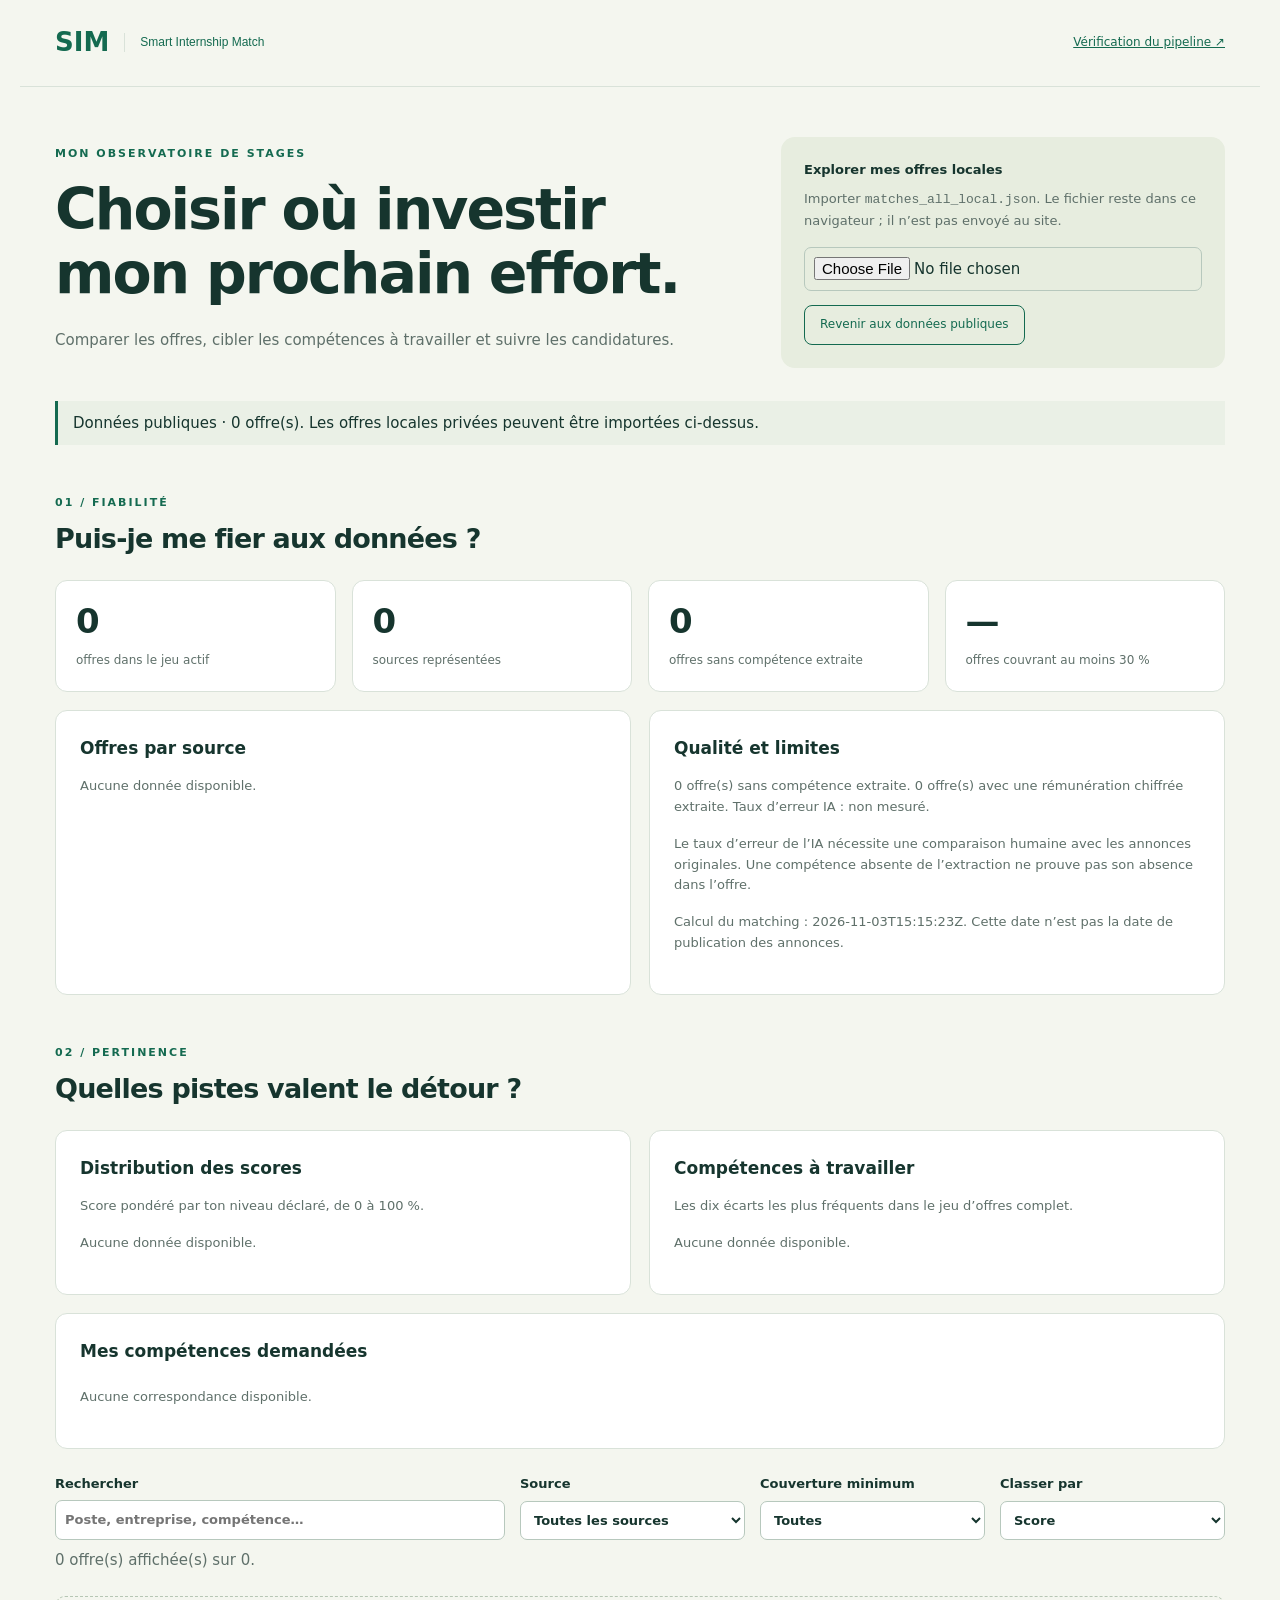
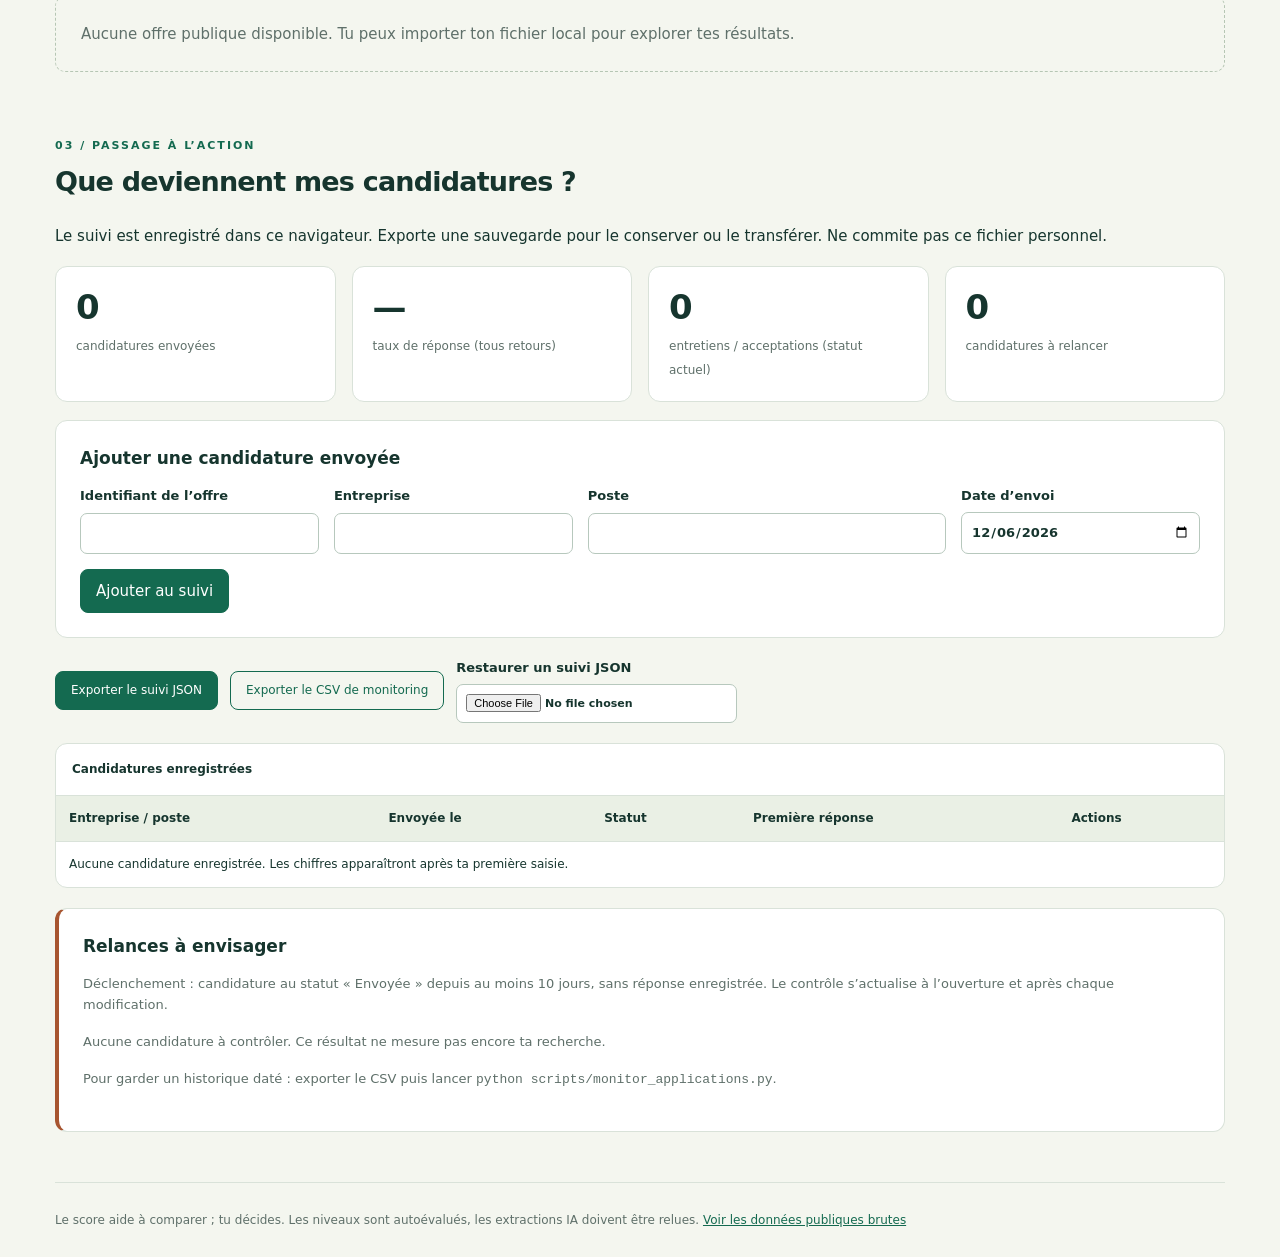
==== docs/dashboard.html @ edc789b4 "dashboard" ====
<!doctype html>
<html lang="fr">
<head>
  <meta charset="utf-8">
  <meta name="viewport" content="width=device-width,initial-scale=1">
  <title>Ma recherche · Smart Internship Match</title>
  <link rel="stylesheet" href="dashboard.css">
  <script src="dashboard.js" defer></script>
</head>
<body>
  <header class="topbar"><a href="dashboard.html" class="brand">SIM<span>Smart Internship Match</span></a><a href="index.html">Vérification du pipeline ↗</a></header>
  <main>
    <section class="intro"><div><p class="eyebrow">MON OBSERVATOIRE DE STAGES</p><h1>Choisir où investir<br>mon prochain effort.</h1><p class="muted">Comparer les offres, cibler les compétences à travailler et suivre les candidatures.</p></div><div class="import-panel"><label for="offers-file">Explorer mes offres locales</label><p>Importer <code>matches_all_local.json</code>. Le fichier reste dans ce navigateur ; il n’est pas envoyé au site.</p><input type="file" id="offers-file" accept=".json"><button id="public-data" class="secondary">Revenir aux données publiques</button></div></section>
    <p id="message" role="status" aria-live="polite">Chargement des données publiques…</p>
    <section aria-labelledby="pipeline-title"><div class="section-title"><span>01 / FIABILITÉ</span><h2 id="pipeline-title">Puis-je me fier aux données ?</h2></div><div id="pipeline-kpis" class="kpis"></div><div class="two-col"><article class="panel"><h3>Offres par source</h3><div id="sources"></div></article><article class="panel"><h3>Qualité et limites</h3><p id="quality"></p><p>Le taux d’erreur de l’IA nécessite une comparaison humaine avec les annonces originales. Une compétence absente de l’extraction ne prouve pas son absence dans l’offre.</p><p id="freshness" class="muted"></p></article></div></section>
    <section aria-labelledby="search-title"><div class="section-title"><span>02 / PERTINENCE</span><h2 id="search-title">Quelles pistes valent le détour ?</h2></div><div class="two-col"><article class="panel"><h3>Distribution des scores</h3><p class="muted">Score pondéré par ton niveau déclaré, de 0 à 100 %.</p><div id="distribution"></div></article><article class="panel"><h3>Compétences à travailler</h3><p class="muted">Les dix écarts les plus fréquents dans le jeu d’offres complet.</p><div id="gaps"></div></article></div><article class="panel strengths"><h3>Mes compétences demandées</h3><div id="strengths" class="chips"></div></article>
      <div class="filters"><label>Rechercher<input id="search" type="search" placeholder="Poste, entreprise, compétence…"></label><label>Source<select id="source"><option value="">Toutes les sources</option></select></label><label>Couverture minimum<select id="coverage"><option value="0">Toutes</option><option value="0.3">30 %</option><option value="0.5">50 %</option><option value="0.8">80 %</option></select></label><label>Classer par<select id="sort"><option value="score">Score</option><option value="coverage">Couverture</option></select></label></div><p id="result-count" class="muted"></p><div id="offers" class="offers"></div>
    </section>
    <section aria-labelledby="outcome-title"><div class="section-title"><span>03 / PASSAGE À L’ACTION</span><h2 id="outcome-title">Que deviennent mes candidatures ?</h2></div><p>Le suivi est enregistré dans ce navigateur. Exporte une sauvegarde pour le conserver ou le transférer. Ne commite pas ce fichier personnel.</p><div id="outcome-kpis" class="kpis"></div><article class="panel"><h3>Ajouter une candidature envoyée</h3><form id="application-form" class="application-form"><label>Identifiant de l’offre<input name="offer_id" required maxlength="200"></label><label>Entreprise<input name="company" required maxlength="200"></label><label>Poste<input name="title" required maxlength="300"></label><label>Date d’envoi<input name="sent_at" type="date" required></label><button type="submit">Ajouter au suivi</button></form></article><div class="toolbar"><button id="export-tracker">Exporter le suivi JSON</button><button id="export-csv" class="secondary">Exporter le CSV de monitoring</button><label class="file-label">Restaurer un suivi JSON <input id="tracker-file" type="file" accept=".json"></label></div><p id="tracker-message" role="status" aria-live="polite"></p><div class="table-wrap"><table><caption>Candidatures enregistrées</caption><thead><tr><th>Entreprise / poste</th><th>Envoyée le</th><th>Statut</th><th>Première réponse</th><th>Actions</th></tr></thead><tbody id="applications"></tbody></table></div><article class="panel monitor"><h3>Relances à envisager</h3><p>Déclenchement : candidature au statut « Envoyée » depuis au moins 10 jours, sans réponse enregistrée. Le contrôle s’actualise à l’ouverture et après chaque modification.</p><div id="alerts"></div><p class="muted">Pour garder un historique daté : exporter le CSV puis lancer <code>python scripts/monitor_applications.py</code>.</p></article></section>
    <footer>Le score aide à comparer ; tu décides. Les niveaux sont autoévalués, les extractions IA doivent être relues. <a href="index.html">Voir les données publiques brutes</a></footer>
  </main>
</body>
</html>
---- docs/dashboard.css ----
:root{color-scheme:light;--ink:#16352e;--muted:#5f706a;--green:#146a50;--line:#d9e2d9;--paper:#f4f6ef;--orange:#a75530}*{box-sizing:border-box}body{margin:0;background:var(--paper);color:var(--ink);font:15px/1.6 'DM Sans',system-ui,sans-serif}a{color:var(--green)}button,input,select{font:inherit}button{cursor:pointer;background:var(--green);color:white;border:1px solid var(--green);border-radius:8px;padding:9px 15px}button.secondary{background:transparent;color:var(--green)}button:hover{filter:brightness(.92)}:focus-visible{outline:3px solid #bc723e;outline-offset:3px}input,select{max-width:100%;padding:9px;border:1px solid #b7c8bd;border-radius:7px;background:white;color:var(--ink)}label{display:grid;gap:5px;font-size:13px;font-weight:600}h1,h2,h3,.brand{font-family:Manrope,system-ui,sans-serif}h1{font-size:clamp(32px,4.6vw,57px);line-height:1.12;letter-spacing:-2px;margin:14px 0 22px}h2{font-size:27px;letter-spacing:-.8px;margin:4px 0 20px}h3{font-size:17px;margin:0 0 14px}p{margin:8px 0 16px}.muted{color:var(--muted)}.topbar{max-width:1240px;margin:auto;padding:22px 35px;border-bottom:1px solid var(--line);display:flex;align-items:center;justify-content:space-between;gap:18px}.brand{display:flex;align-items:center;gap:15px;text-decoration:none;font-size:26px;font-weight:800}.brand span{font-family:'DM Sans',sans-serif;font-size:12px;font-weight:500;border-left:1px solid var(--line);padding-left:15px}.topbar>a:last-child{font-size:12px}main{max-width:1240px;margin:auto;padding:0 35px}.intro{display:grid;grid-template-columns:1.5fr 1fr;gap:60px;align-items:center;padding:50px 0 25px}.eyebrow,.section-title>span{font-size:11px;font-weight:700;letter-spacing:2px;color:var(--green)}.import-panel{background:#e7eddf;border-radius:14px;padding:23px}.import-panel p{font-size:13px;color:var(--muted)}.import-panel input{width:100%;margin-bottom:14px;background:transparent}.import-panel button{font-size:12px}#message{border-left:3px solid var(--green);padding:10px 15px;background:#eaf0e6;overflow-wrap:anywhere}section:not(.intro){margin-top:44px}.section-title{margin-bottom:16px}.kpis{display:grid;grid-template-columns:repeat(4,1fr);gap:16px;margin:18px 0}.kpi{background:white;border:1px solid var(--line);border-radius:12px;padding:20px}.kpi strong{display:block;font:800 34px Manrope,system-ui,sans-serif;margin-bottom:6px}.kpi span{font-size:12px;color:var(--muted)}.two-col{display:grid;grid-template-columns:1fr 1fr;gap:18px}.panel{background:#fff;border:1px solid var(--line);border-radius:12px;padding:24px}.panel p{font-size:13px;color:var(--muted)}.bar-row{display:grid;grid-template-columns:minmax(90px,1fr) 2fr 30px;gap:12px;align-items:center;margin:13px 0;font-size:12px}.bar-label{overflow-wrap:anywhere}.track{height:9px;background:#edf1e9;border-radius:6px;overflow:hidden}.bar{height:100%;background:var(--green);border-radius:6px}.gap .bar{background:#b87651}.bar-row b{text-align:right}.strengths{margin-top:18px}.chips{display:flex;flex-wrap:wrap;gap:7px}.chip{display:inline-block;background:#e9f2e9;border:1px solid #d7e6d9;color:#225c40;border-radius:5px;padding:3px 8px;font-size:11px}.chip.gap{background:#f9eee6;color:#8c4a2d;border-color:#eed8c7}.filters{display:grid;grid-template-columns:2fr 1fr 1fr 1fr;gap:15px;margin-top:25px}.offers{display:grid;gap:12px}.offer{padding:23px;border:1px solid var(--line);border-radius:12px;background:white;display:grid;grid-template-columns:1fr 125px;gap:20px}.offer h3{margin-bottom:3px}.offer .meta{font-size:12px;color:var(--muted)}.offer .score{text-align:right;font:800 30px Manrope,system-ui,sans-serif}.offer .score small{display:block;font:400 11px 'DM Sans',sans-serif;color:var(--muted)}.offer .chips{margin-top:10px}.offer details{font-size:13px;margin-top:12px}.offer details p{white-space:pre-line}.offer button{margin-top:14px;font-size:12px}.empty{padding:25px;border:1px dashed #b6c6b4;border-radius:10px;color:var(--muted)}.application-form{display:grid;grid-template-columns:1fr 1fr 1.5fr 1fr;gap:15px}.application-form button{grid-column:1/-1;justify-self:start}.toolbar{display:flex;align-items:center;flex-wrap:wrap;gap:12px;margin:20px 0}.toolbar button{font-size:12px}.file-label{max-width:270px}.file-label input{font-size:11px}.table-wrap{overflow:auto;background:white;border:1px solid var(--line);border-radius:12px}table{border-collapse:collapse;width:100%;font-size:12px;min-width:760px;text-align:left}caption{text-align:left;padding:16px;font-weight:700}th,td{padding:13px;border-top:1px solid var(--line);vertical-align:top}th{background:#eaf0e5}td select,td input{font-size:12px;width:155px}td small{display:block;color:var(--muted)}td button{font-size:11px}.monitor{margin-top:20px;border-left:4px solid var(--orange)}.alert{background:#fff4e9;padding:10px;border-radius:6px;margin:7px 0}.error{color:#a02e25}footer{border-top:1px solid var(--line);padding:28px 0;margin-top:50px;color:var(--muted);font-size:12px}code{overflow-wrap:anywhere}@media(max-width:850px){.intro{grid-template-columns:1fr;gap:20px}.kpis{grid-template-columns:repeat(2,1fr)}.two-col{grid-template-columns:1fr}.filters,.application-form{grid-template-columns:1fr 1fr}.brand span{display:none}}@media(max-width:500px){main{padding:0 16px}.topbar{padding:16px}.intro{padding-top:30px}h1{letter-spacing:-1px}.filters,.application-form{grid-template-columns:1fr}.offer{grid-template-columns:1fr}.offer .score{text-align:left}.panel{padding:18px}.kpi{padding:15px}}
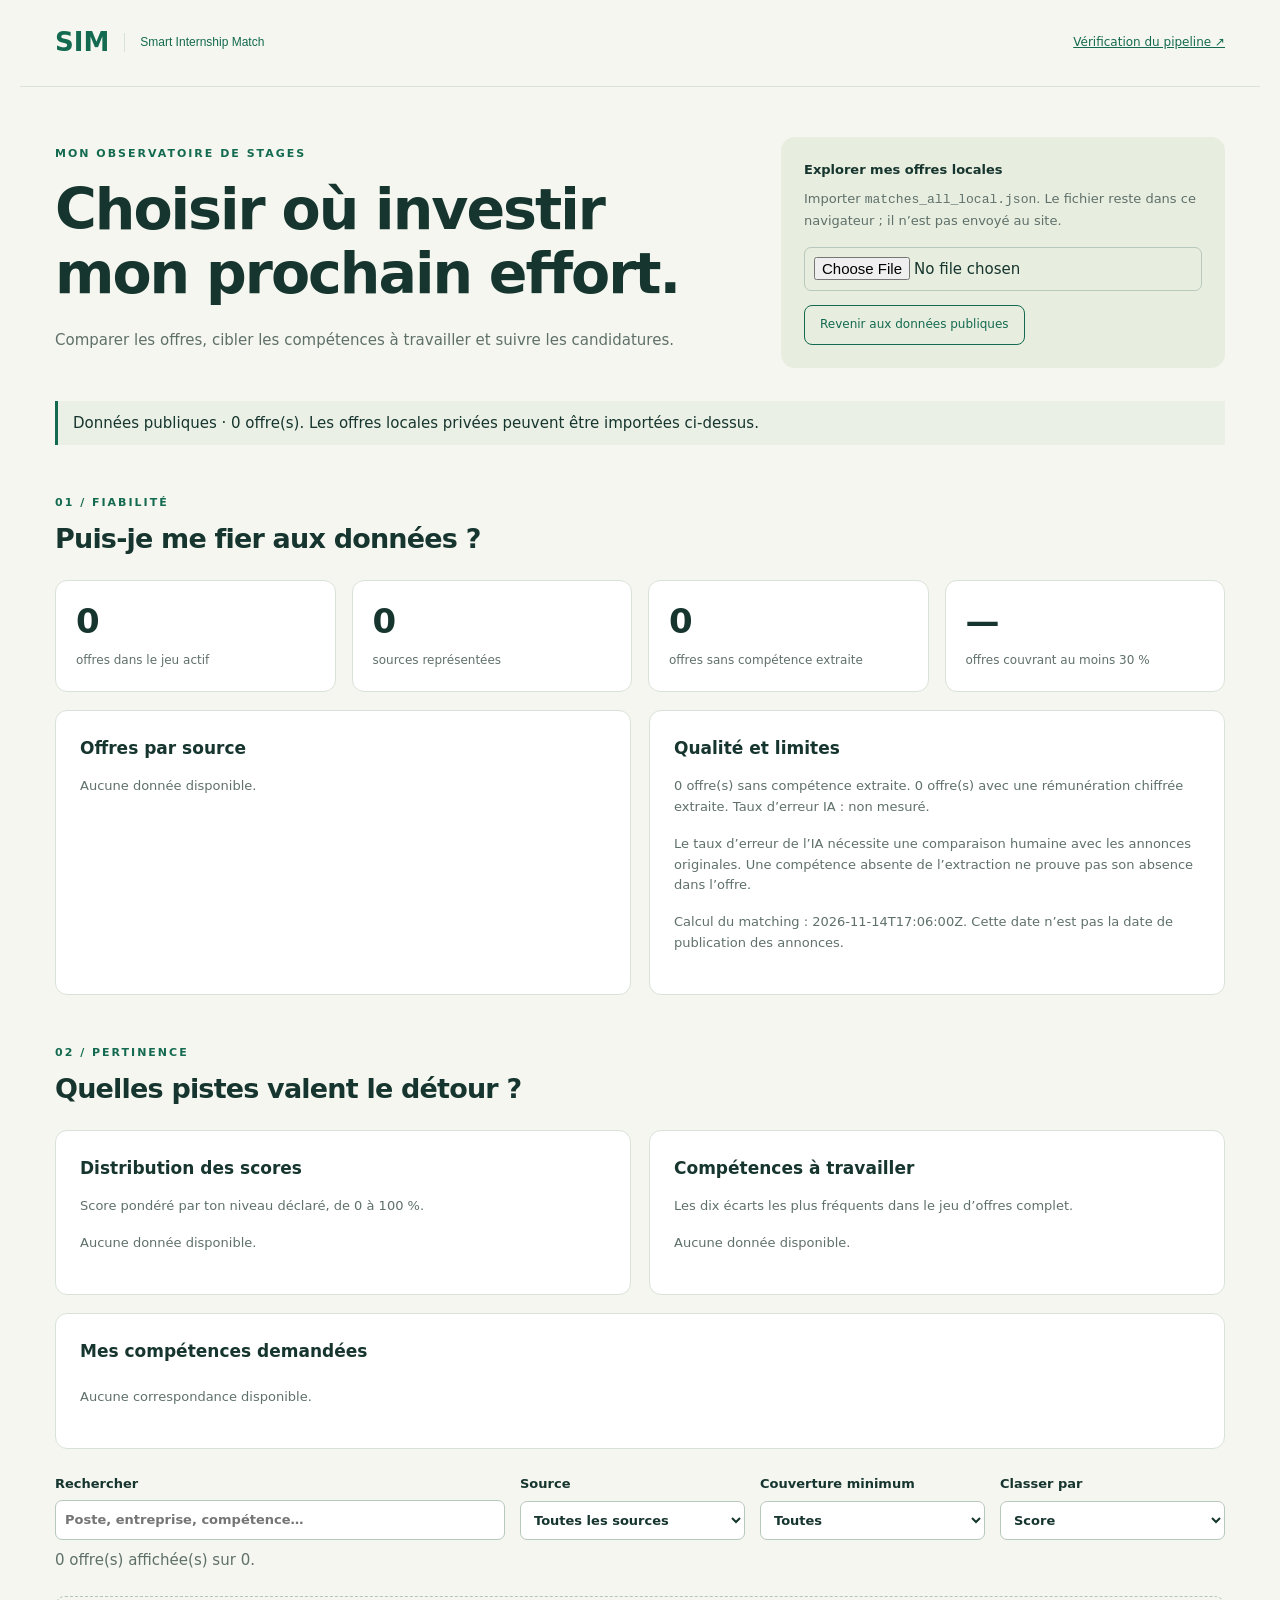
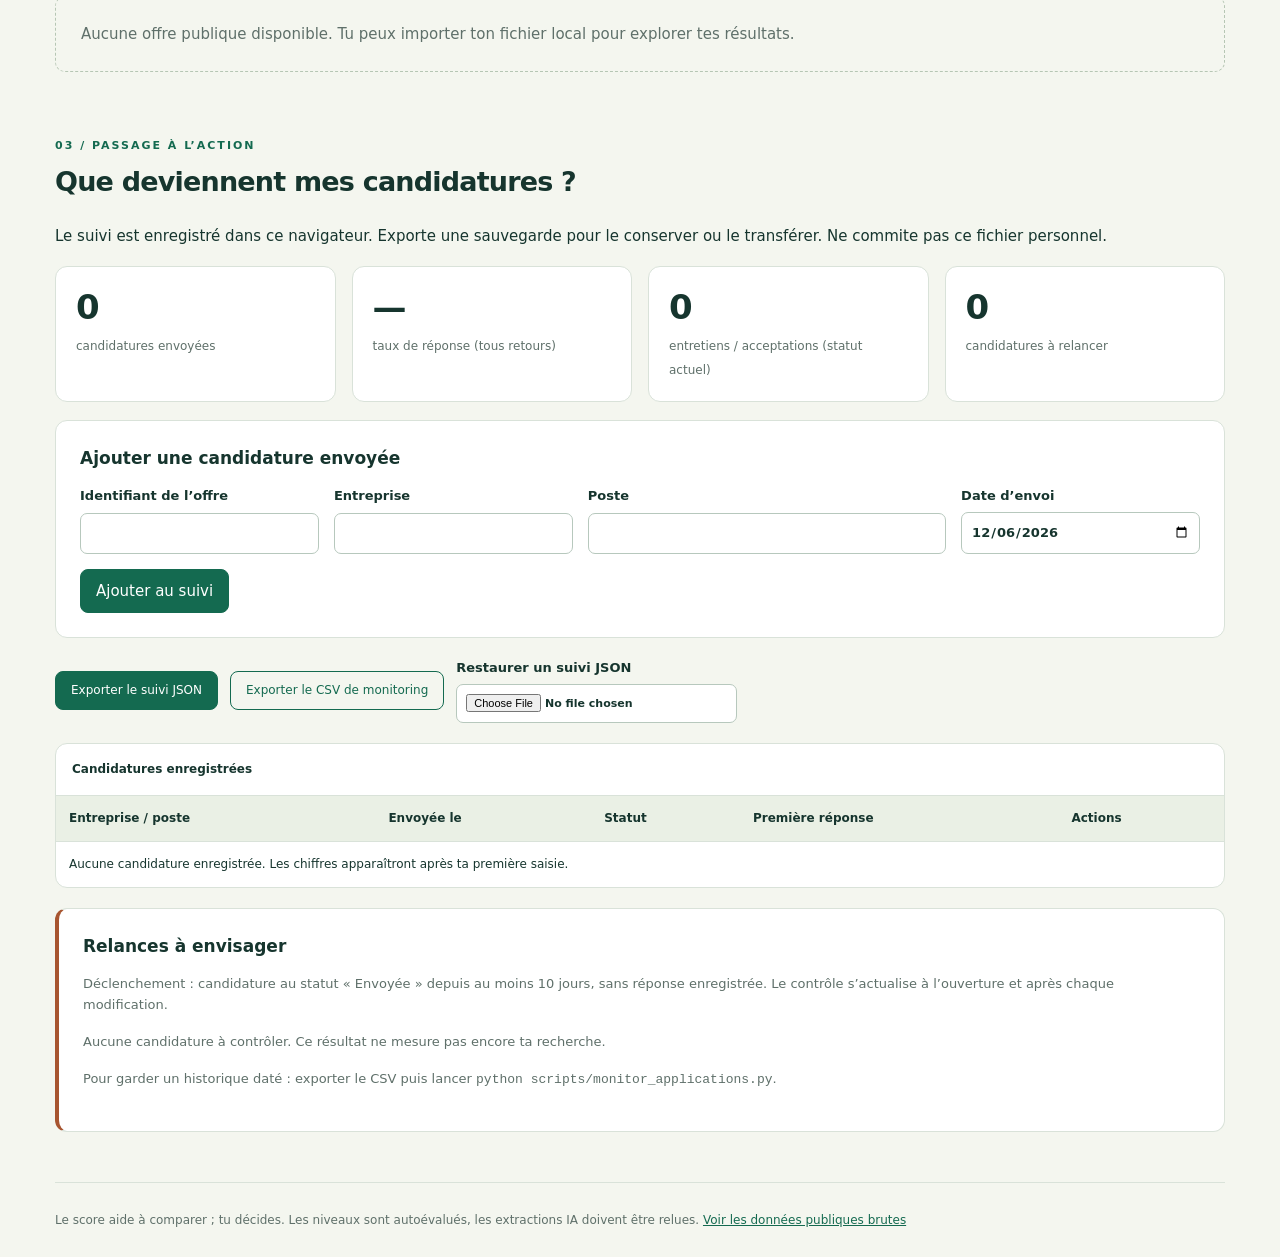
==== commit ef7964c9: "monitor" ====
--- a/docs/dashboard.html
+++ b/docs/dashboard.html
@@ -12,6 +12,7 @@
   <main>
     <section class="intro"><div><p class="eyebrow">MON OBSERVATOIRE DE STAGES</p><h1>Choisir où investir<br>mon prochain effort.</h1><p class="muted">Comparer les offres, cibler les compétences à travailler et suivre les candidatures.</p></div><div class="import-panel"><label for="offers-file">Explorer mes offres locales</label><p>Importer <code>matches_all_local.json</code>. Le fichier reste dans ce navigateur ; il n’est pas envoyé au site.</p><input type="file" id="offers-file" accept=".json"><button id="public-data" class="secondary">Revenir aux données publiques</button></div></section>
     <p id="message" role="status" aria-live="polite">Chargement des données publiques…</p>
+    <p id="source-note" class="muted" hidden></p>
     <section aria-labelledby="pipeline-title"><div class="section-title"><span>01 / FIABILITÉ</span><h2 id="pipeline-title">Puis-je me fier aux données ?</h2></div><div id="pipeline-kpis" class="kpis"></div><div class="two-col"><article class="panel"><h3>Offres par source</h3><div id="sources"></div></article><article class="panel"><h3>Qualité et limites</h3><p id="quality"></p><p>Le taux d’erreur de l’IA nécessite une comparaison humaine avec les annonces originales. Une compétence absente de l’extraction ne prouve pas son absence dans l’offre.</p><p id="freshness" class="muted"></p></article></div></section>
     <section aria-labelledby="search-title"><div class="section-title"><span>02 / PERTINENCE</span><h2 id="search-title">Quelles pistes valent le détour ?</h2></div><div class="two-col"><article class="panel"><h3>Distribution des scores</h3><p class="muted">Score pondéré par ton niveau déclaré, de 0 à 100 %.</p><div id="distribution"></div></article><article class="panel"><h3>Compétences à travailler</h3><p class="muted">Les dix écarts les plus fréquents dans le jeu d’offres complet.</p><div id="gaps"></div></article></div><article class="panel strengths"><h3>Mes compétences demandées</h3><div id="strengths" class="chips"></div></article>
       <div class="filters"><label>Rechercher<input id="search" type="search" placeholder="Poste, entreprise, compétence…"></label><label>Source<select id="source"><option value="">Toutes les sources</option></select></label><label>Couverture minimum<select id="coverage"><option value="0">Toutes</option><option value="0.3">30 %</option><option value="0.5">50 %</option><option value="0.8">80 %</option></select></label><label>Classer par<select id="sort"><option value="score">Score</option><option value="coverage">Couverture</option></select></label></div><p id="result-count" class="muted"></p><div id="offers" class="offers"></div>
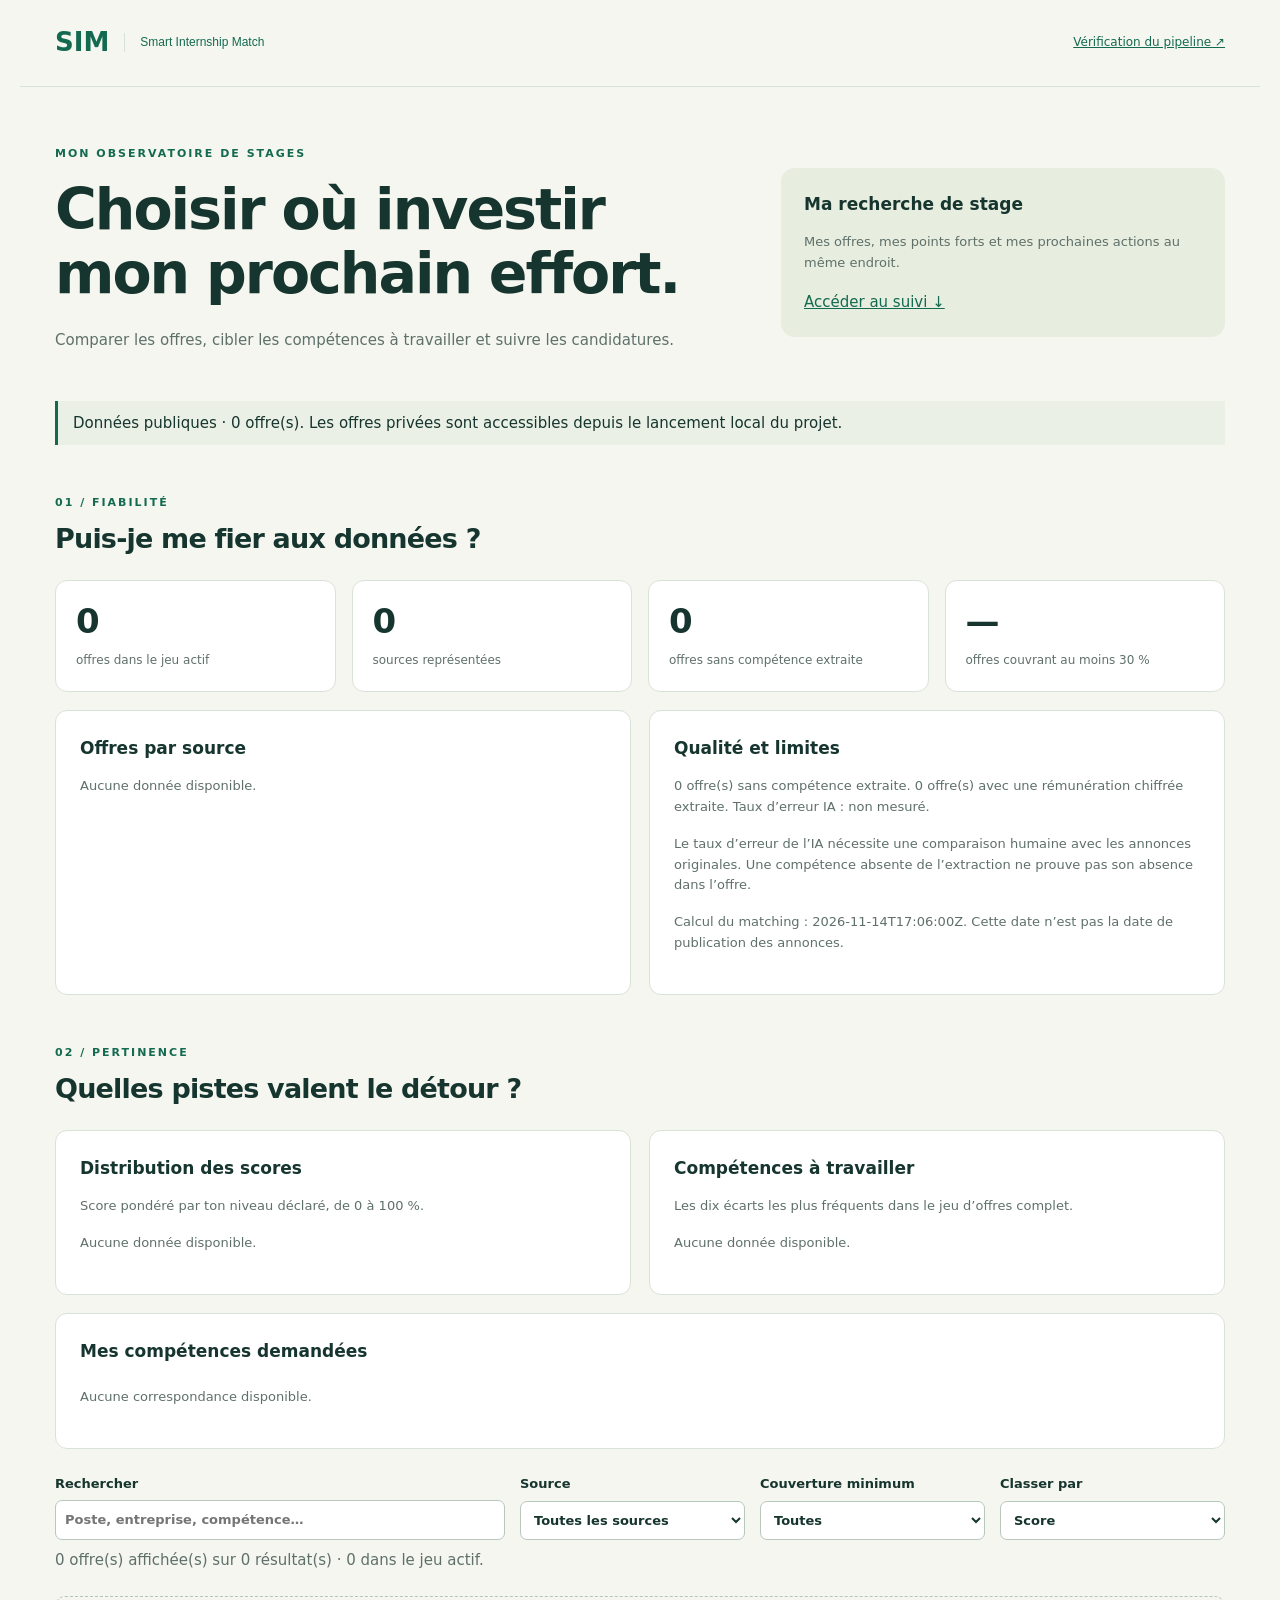
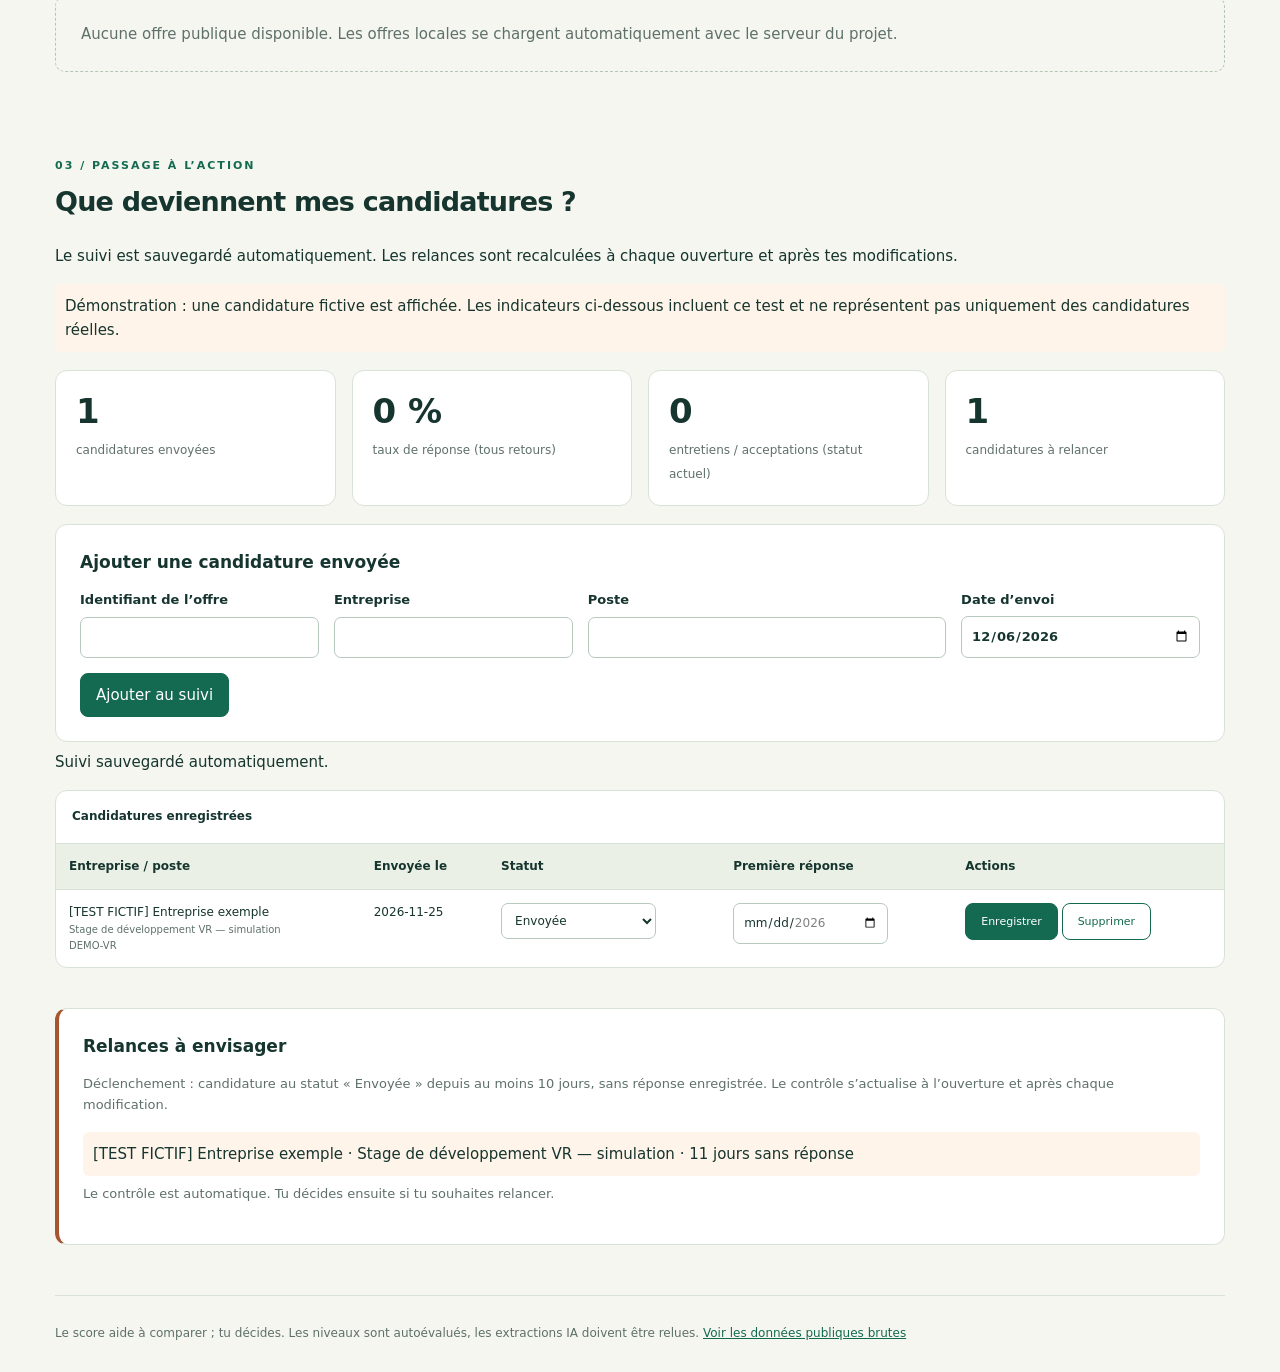
==== commit fcb1728b: "dashboard" ====
--- a/docs/dashboard.html
+++ b/docs/dashboard.html
@@ -10,14 +10,14 @@
 <body>
   <header class="topbar"><a href="dashboard.html" class="brand">SIM<span>Smart Internship Match</span></a><a href="index.html">Vérification du pipeline ↗</a></header>
   <main>
-    <section class="intro"><div><p class="eyebrow">MON OBSERVATOIRE DE STAGES</p><h1>Choisir où investir<br>mon prochain effort.</h1><p class="muted">Comparer les offres, cibler les compétences à travailler et suivre les candidatures.</p></div><div class="import-panel"><label for="offers-file">Explorer mes offres locales</label><p>Importer <code>matches_all_local.json</code>. Le fichier reste dans ce navigateur ; il n’est pas envoyé au site.</p><input type="file" id="offers-file" accept=".json"><button id="public-data" class="secondary">Revenir aux données publiques</button></div></section>
+    <section class="intro"><div><p class="eyebrow">MON OBSERVATOIRE DE STAGES</p><h1>Choisir où investir<br>mon prochain effort.</h1><p class="muted">Comparer les offres, cibler les compétences à travailler et suivre les candidatures.</p></div><div class="import-panel"><h3>Ma recherche de stage</h3><p>Mes offres, mes points forts et mes prochaines actions au même endroit.</p><a href="#outcome-title">Accéder au suivi ↓</a></div></section>
     <p id="message" role="status" aria-live="polite">Chargement des données publiques…</p>
     <p id="source-note" class="muted" hidden></p>
     <section aria-labelledby="pipeline-title"><div class="section-title"><span>01 / FIABILITÉ</span><h2 id="pipeline-title">Puis-je me fier aux données ?</h2></div><div id="pipeline-kpis" class="kpis"></div><div class="two-col"><article class="panel"><h3>Offres par source</h3><div id="sources"></div></article><article class="panel"><h3>Qualité et limites</h3><p id="quality"></p><p>Le taux d’erreur de l’IA nécessite une comparaison humaine avec les annonces originales. Une compétence absente de l’extraction ne prouve pas son absence dans l’offre.</p><p id="freshness" class="muted"></p></article></div></section>
     <section aria-labelledby="search-title"><div class="section-title"><span>02 / PERTINENCE</span><h2 id="search-title">Quelles pistes valent le détour ?</h2></div><div class="two-col"><article class="panel"><h3>Distribution des scores</h3><p class="muted">Score pondéré par ton niveau déclaré, de 0 à 100 %.</p><div id="distribution"></div></article><article class="panel"><h3>Compétences à travailler</h3><p class="muted">Les dix écarts les plus fréquents dans le jeu d’offres complet.</p><div id="gaps"></div></article></div><article class="panel strengths"><h3>Mes compétences demandées</h3><div id="strengths" class="chips"></div></article>
-      <div class="filters"><label>Rechercher<input id="search" type="search" placeholder="Poste, entreprise, compétence…"></label><label>Source<select id="source"><option value="">Toutes les sources</option></select></label><label>Couverture minimum<select id="coverage"><option value="0">Toutes</option><option value="0.3">30 %</option><option value="0.5">50 %</option><option value="0.8">80 %</option></select></label><label>Classer par<select id="sort"><option value="score">Score</option><option value="coverage">Couverture</option></select></label></div><p id="result-count" class="muted"></p><div id="offers" class="offers"></div>
+      <div class="filters"><label>Rechercher<input id="search" type="search" placeholder="Poste, entreprise, compétence…"></label><label>Source<select id="source"><option value="">Toutes les sources</option></select></label><label>Couverture minimum<select id="coverage"><option value="0">Toutes</option><option value="0.3">30 %</option><option value="0.5">50 %</option><option value="0.8">80 %</option></select></label><label>Classer par<select id="sort"><option value="score">Score</option><option value="coverage">Couverture</option></select></label></div><p id="result-count" class="muted"></p><div id="offers" class="offers"></div><div class="toolbar"><button id="more-offers" class="secondary" hidden>Voir plus</button></div>
     </section>
-    <section aria-labelledby="outcome-title"><div class="section-title"><span>03 / PASSAGE À L’ACTION</span><h2 id="outcome-title">Que deviennent mes candidatures ?</h2></div><p>Le suivi est enregistré dans ce navigateur. Exporte une sauvegarde pour le conserver ou le transférer. Ne commite pas ce fichier personnel.</p><div id="outcome-kpis" class="kpis"></div><article class="panel"><h3>Ajouter une candidature envoyée</h3><form id="application-form" class="application-form"><label>Identifiant de l’offre<input name="offer_id" required maxlength="200"></label><label>Entreprise<input name="company" required maxlength="200"></label><label>Poste<input name="title" required maxlength="300"></label><label>Date d’envoi<input name="sent_at" type="date" required></label><button type="submit">Ajouter au suivi</button></form></article><div class="toolbar"><button id="export-tracker">Exporter le suivi JSON</button><button id="export-csv" class="secondary">Exporter le CSV de monitoring</button><label class="file-label">Restaurer un suivi JSON <input id="tracker-file" type="file" accept=".json"></label></div><p id="tracker-message" role="status" aria-live="polite"></p><div class="table-wrap"><table><caption>Candidatures enregistrées</caption><thead><tr><th>Entreprise / poste</th><th>Envoyée le</th><th>Statut</th><th>Première réponse</th><th>Actions</th></tr></thead><tbody id="applications"></tbody></table></div><article class="panel monitor"><h3>Relances à envisager</h3><p>Déclenchement : candidature au statut « Envoyée » depuis au moins 10 jours, sans réponse enregistrée. Le contrôle s’actualise à l’ouverture et après chaque modification.</p><div id="alerts"></div><p class="muted">Pour garder un historique daté : exporter le CSV puis lancer <code>python scripts/monitor_applications.py</code>.</p></article></section>
+    <section aria-labelledby="outcome-title"><div class="section-title"><span>03 / PASSAGE À L’ACTION</span><h2 id="outcome-title">Que deviennent mes candidatures ?</h2></div><p>Le suivi est sauvegardé automatiquement. Les relances sont recalculées à chaque ouverture et après tes modifications.</p><p id="demo-note" class="alert" role="status" hidden></p><div id="outcome-kpis" class="kpis"></div><article class="panel"><h3>Ajouter une candidature envoyée</h3><form id="application-form" class="application-form"><label>Identifiant de l’offre<input name="offer_id" required maxlength="200"></label><label>Entreprise<input name="company" required maxlength="200"></label><label>Poste<input name="title" required maxlength="300"></label><label>Date d’envoi<input name="sent_at" type="date" required></label><button type="submit">Ajouter au suivi</button></form></article><p id="tracker-message" role="status" aria-live="polite"></p><div class="table-wrap"><table><caption>Candidatures enregistrées</caption><thead><tr><th>Entreprise / poste</th><th>Envoyée le</th><th>Statut</th><th>Première réponse</th><th>Actions</th></tr></thead><tbody id="applications"></tbody></table></div><div class="toolbar"><button id="more-applications" class="secondary" hidden>Voir plus</button></div><article class="panel monitor"><h3>Relances à envisager</h3><p>Déclenchement : candidature au statut « Envoyée » depuis au moins 10 jours, sans réponse enregistrée. Le contrôle s’actualise à l’ouverture et après chaque modification.</p><div id="alerts"></div><p class="muted">Le contrôle est automatique. Tu décides ensuite si tu souhaites relancer.</p></article></section>
     <footer>Le score aide à comparer ; tu décides. Les niveaux sont autoévalués, les extractions IA doivent être relues. <a href="index.html">Voir les données publiques brutes</a></footer>
   </main>
 </body>
